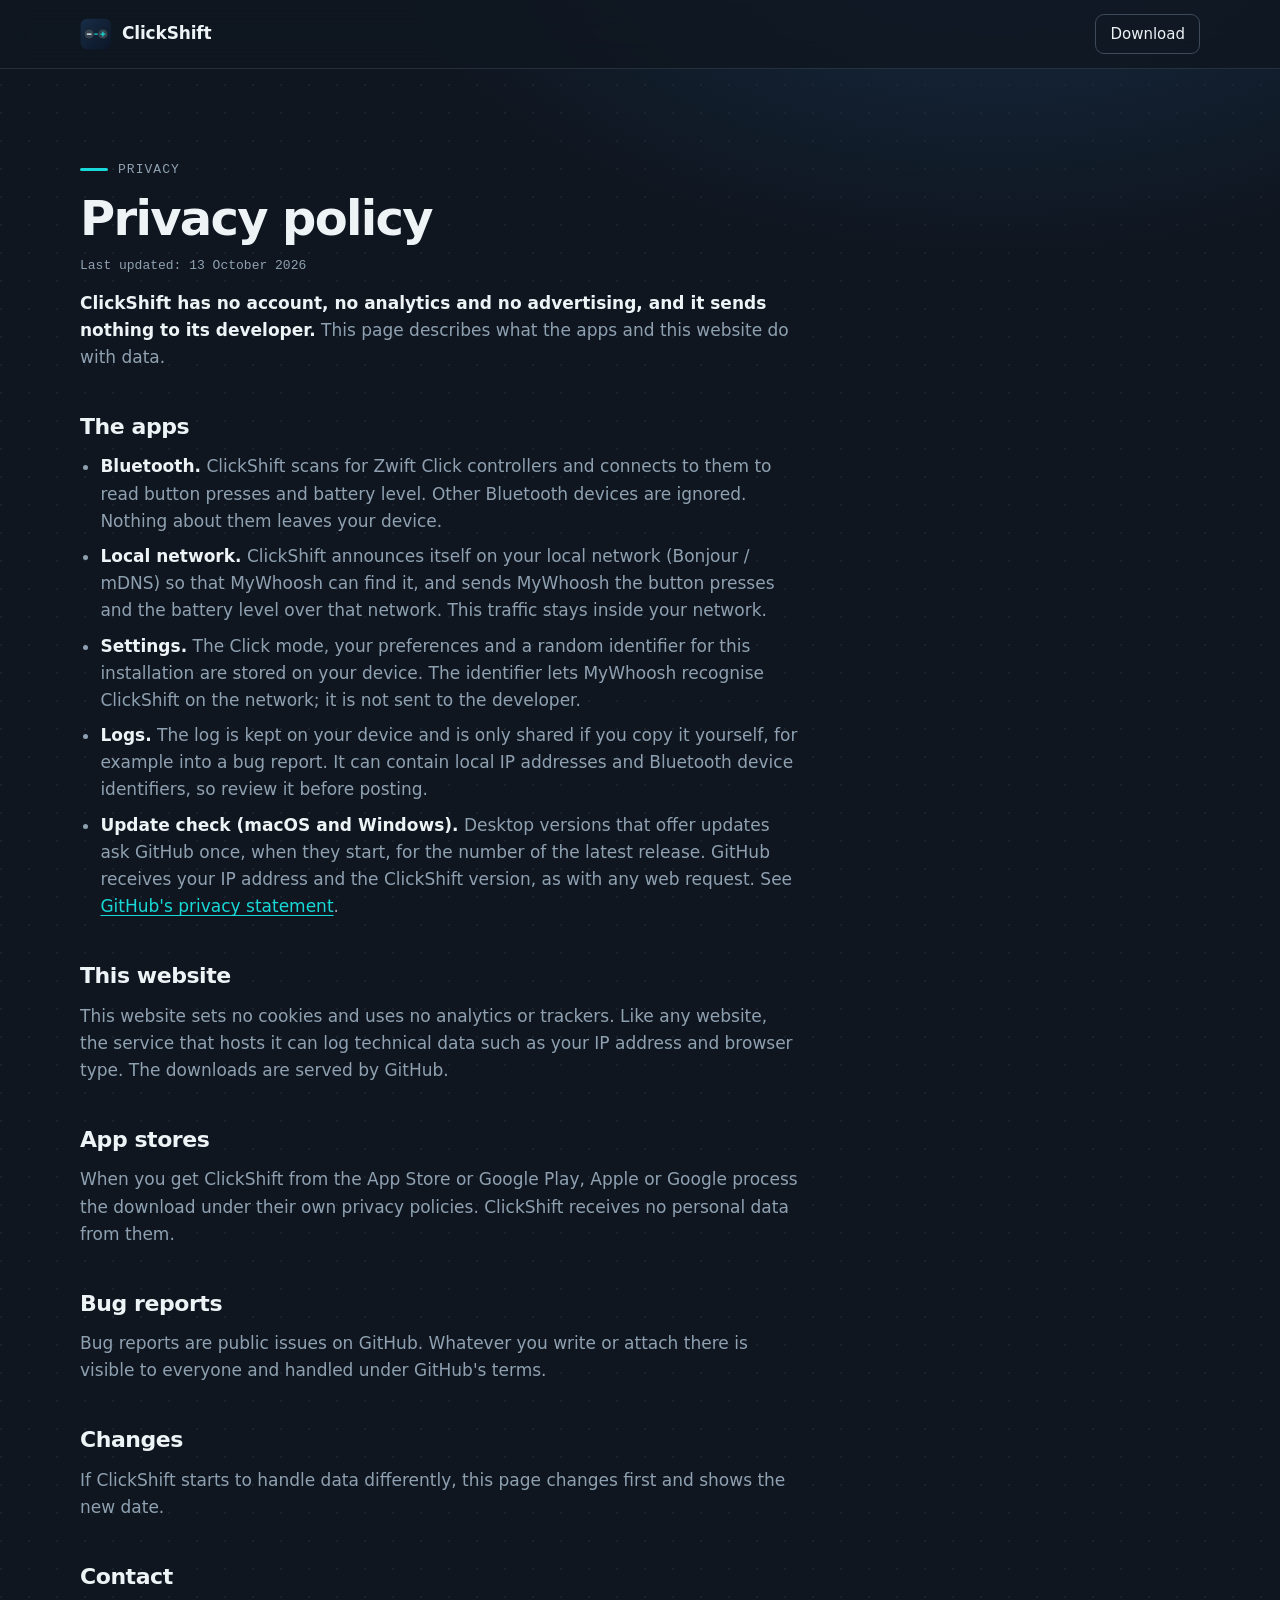
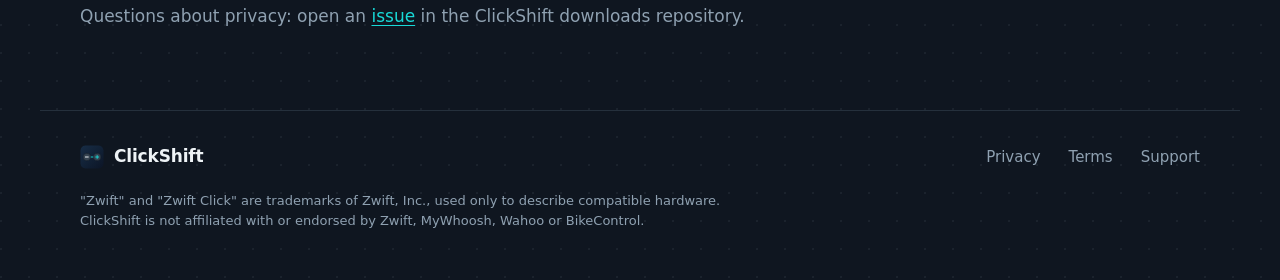
==== docs/privacy.html @ 23c37480 "Add the ClickShift website A landing page with the macOS and Windows downloads, the privacy policy a" ====
<!doctype html>
<html lang="en">
<head>
  <meta charset="utf-8">
  <meta name="viewport" content="width=device-width, initial-scale=1">
  <title>Privacy – ClickShift</title>
  <meta name="description" content="What the ClickShift apps and this website do with data: no account, no analytics, nothing sent to the developer.">
  <meta name="theme-color" content="#0F1620">
  <meta name="color-scheme" content="dark">
  <link rel="icon" href="assets/favicon.svg" type="image/svg+xml">
  <link rel="apple-touch-icon" href="assets/apple-touch-icon.png">
  <link rel="stylesheet" href="styles.css">
</head>
<body>
  <a class="skip" href="#main">Skip to content</a>

  <header class="top">
    <a class="brand" href="./" aria-label="ClickShift home">
      <img src="assets/favicon.svg" alt="" width="32" height="32">
      <span>ClickShift</span>
    </a>
    <nav aria-label="Main">
      <a class="nav-cta" href="./#download">Download</a>
    </nav>
  </header>

  <main id="main">
    <!-- TODO before the store submission: name the person or company responsible for ClickShift and add a contact e-mail address. -->
    <article class="prose">
      <p class="eyebrow">Privacy</p>
      <h1>Privacy policy</h1>
      <p class="updated">Last updated: 13 October 2026</p>

      <p>
        <strong>ClickShift has no account, no analytics and no advertising, and it sends nothing to its
        developer.</strong> This page describes what the apps and this website do with data.
      </p>

      <h2>The apps</h2>
      <ul>
        <li>
          <strong>Bluetooth.</strong> ClickShift scans for Zwift Click controllers and connects to them to read
          button presses and battery level. Other Bluetooth devices are ignored. Nothing about them leaves your device.
        </li>
        <li>
          <strong>Local network.</strong> ClickShift announces itself on your local network (Bonjour / mDNS) so that
          MyWhoosh can find it, and sends MyWhoosh the button presses and the battery level over that network.
          This traffic stays inside your network.
        </li>
        <li>
          <strong>Settings.</strong> The Click mode, your preferences and a random identifier for this installation
          are stored on your device. The identifier lets MyWhoosh recognise ClickShift on the network; it is not
          sent to the developer.
        </li>
        <li>
          <strong>Logs.</strong> The log is kept on your device and is only shared if you copy it yourself, for
          example into a bug report. It can contain local IP addresses and Bluetooth device identifiers, so
          review it before posting.
        </li>
        <li>
          <strong>Update check (macOS and Windows).</strong> Desktop versions that offer updates ask GitHub once,
          when they start, for the number of the latest release. GitHub receives your IP address and the
          ClickShift version, as with any web request. See
          <a href="https://docs.github.com/en/site-policy/privacy-policies/github-general-privacy-statement">GitHub's privacy statement</a>.
        </li>
      </ul>

      <h2>This website</h2>
      <p>
        This website sets no cookies and uses no analytics or trackers. Like any website, the service that
        hosts it can log technical data such as your IP address and browser type. The downloads are served by GitHub.
      </p>

      <h2>App stores</h2>
      <p>
        When you get ClickShift from the App Store or Google Play, Apple or Google process the download under
        their own privacy policies. ClickShift receives no personal data from them.
      </p>

      <h2>Bug reports</h2>
      <p>
        Bug reports are public issues on GitHub. Whatever you write or attach there is visible to everyone
        and handled under GitHub's terms.
      </p>

      <h2>Changes</h2>
      <p>If ClickShift starts to handle data differently, this page changes first and shows the new date.</p>

      <h2>Contact</h2>
      <p>
        Questions about privacy: open an
        <a href="https://github.com/damcyk96/ClickShift-releases/issues">issue</a> in the ClickShift downloads repository.
      </p>
    </article>
  </main>

  <footer class="bottom">
    <div class="bottom-row">
      <a class="brand" href="./">
        <img src="assets/favicon.svg" alt="" width="24" height="24">
        <span>ClickShift</span>
      </a>
      <nav aria-label="Legal and support">
        <a href="privacy.html" aria-current="page">Privacy</a>
        <a href="terms.html">Terms</a>
        <a href="https://github.com/damcyk96/ClickShift-releases/issues">Support</a>
      </nav>
    </div>
    <p class="legal">
      "Zwift" and "Zwift Click" are trademarks of Zwift, Inc., used only to describe compatible hardware.
      ClickShift is not affiliated with or endorsed by Zwift, MyWhoosh, Wahoo or BikeControl.
    </p>
  </footer>
</body>
</html>
---- docs/styles.css ----
/* One dark palette, shared with the apps: the navy of the app icon and its cyan link. */
:root {
  --background: #0f1620;
  --shell: #2a3542;
  --edge: #3d4a59;
  --well: #131b25;
  --card: #1d2733;
  --text: #eef3f6;
  --secondary: #8fa1b1;
  --link: #18d9d7;
  --ok: #59dbab;
  --waiting: #ffb861;

  --sans: ui-sans-serif, system-ui, -apple-system, "Segoe UI", Roboto, "Helvetica Neue", sans-serif;
  --mono: ui-monospace, "SF Mono", "Cascadia Mono", "Segoe UI Mono", Menlo, Consolas, monospace;
  --page: 1120px;
  --gutter: clamp(16px, 4vw, 40px);
  --ease: cubic-bezier(0.2, 0.7, 0.2, 1);
}

*,
*::before,
*::after {
  box-sizing: border-box;
}

html {
  scroll-behavior: smooth;
  scroll-padding-top: 88px;
  -webkit-text-size-adjust: 100%;
}

body {
  margin: 0;
  color: var(--text);
  font: 400 1.0625rem/1.6 var(--sans);
  background:
    radial-gradient(900px 520px at 78% -6%, #172d46 0%, transparent 70%),
    radial-gradient(circle at 1px 1px, rgb(143 161 177 / 0.09) 1px, transparent 0) 0 0 / 28px 28px,
    var(--background);
  background-attachment: scroll, scroll, scroll;
}

h1,
h2,
h3,
p,
ol,
ul {
  margin: 0;
}

a {
  color: var(--link);
  text-underline-offset: 0.2em;
}

:focus-visible {
  outline: 2px solid var(--link);
  outline-offset: 3px;
  border-radius: 6px;
}

.skip {
  position: absolute;
  left: 16px;
  top: -80px;
  z-index: 10;
  padding: 10px 14px;
  border-radius: 8px;
  background: var(--link);
  color: var(--background);
  font-weight: 600;
}

.skip:focus {
  top: 12px;
}

/* Header */

.top {
  position: sticky;
  top: 0;
  z-index: 5;
  display: flex;
  align-items: center;
  justify-content: space-between;
  gap: 16px;
  padding: 14px max(var(--gutter), calc((100vw - var(--page)) / 2));
  background: rgb(15 22 32 / 0.82);
  backdrop-filter: blur(14px);
  -webkit-backdrop-filter: blur(14px);
  border-bottom: 1px solid rgb(61 74 89 / 0.5);
}

.brand {
  display: inline-flex;
  align-items: center;
  gap: 10px;
  color: var(--text);
  font-weight: 700;
  letter-spacing: -0.01em;
  text-decoration: none;
}

.brand img {
  border-radius: 22%;
}

.top nav,
.bottom nav {
  display: flex;
  align-items: center;
  gap: clamp(14px, 2.4vw, 28px);
}

.top nav a,
.bottom nav a {
  color: var(--secondary);
  font-size: 0.9375rem;
  text-decoration: none;
  transition: color 160ms var(--ease);
}

.top nav a:hover,
.bottom nav a:hover {
  color: var(--text);
}

.top nav .nav-cta {
  padding: 7px 14px;
  border: 1px solid var(--edge);
  border-radius: 9px;
  color: var(--text);
}

.top nav .nav-cta:hover {
  border-color: var(--link);
}

@media (max-width: 640px) {
  .top nav a:not(.nav-cta) {
    display: none;
  }
}

/* Shared pieces */

main {
  width: min(100%, calc(var(--page) + 2 * var(--gutter)));
  margin: 0 auto;
  padding: 0 var(--gutter);
}

.eyebrow {
  display: flex;
  align-items: center;
  gap: 10px;
  margin-bottom: 18px;
  color: var(--link);
  font: 500 0.8125rem/1 var(--mono);
  letter-spacing: 0.08em;
  text-transform: uppercase;
}

/* The link from the app icon, drawn before each label. */
.eyebrow::before {
  content: "";
  width: 28px;
  height: 3px;
  border-radius: 2px;
  background: var(--link);
}

h1 {
  font-size: clamp(2.3rem, 5.4vw, 3.9rem);
  font-weight: 750;
  line-height: 1.03;
  letter-spacing: -0.035em;
  text-wrap: balance;
}

h2 {
  max-width: 22ch;
  font-size: clamp(1.7rem, 3.4vw, 2.5rem);
  font-weight: 720;
  line-height: 1.1;
  letter-spacing: -0.03em;
  text-wrap: balance;
}

h3 {
  font-size: 1.1875rem;
  font-weight: 650;
  letter-spacing: -0.01em;
}

.button {
  display: inline-flex;
  align-items: center;
  justify-content: center;
  gap: 8px;
  min-height: 48px;
  padding: 12px 20px;
  border: 1px solid var(--edge);
  border-radius: 12px;
  background: var(--card);
  color: var(--text);
  font-weight: 650;
  text-decoration: none;
  transition: transform 160ms var(--ease), border-color 160ms var(--ease), background-color 160ms var(--ease);
}

.button:hover {
  border-color: var(--link);
  transform: translateY(-1px);
}

.button:active {
  transform: translateY(0);
}

.button.primary {
  border-color: var(--link);
  background: var(--link);
  color: var(--background);
}

.button.primary:hover {
  background: #4be6e4;
}

.button .file {
  font: 500 0.8125rem/1 var(--mono);
  white-space: nowrap;
  opacity: 0.75;
}

@media (max-width: 420px) {
  .button .file {
    font-size: 0.75rem;
  }
}

.note {
  max-width: 68ch;
  margin-top: 28px;
  color: var(--secondary);
  font-size: 0.9375rem;
}

/* Hero */

.hero {
  display: grid;
  gap: clamp(36px, 6vw, 72px);
  align-items: center;
  padding: clamp(48px, 9vw, 104px) 0 clamp(56px, 9vw, 104px);
}

@media (min-width: 960px) {
  .hero {
    grid-template-columns: 1.02fr 0.98fr;
  }
}

.lede {
  max-width: 54ch;
  margin-top: 22px;
  color: var(--secondary);
  font-size: clamp(1.0625rem, 1.5vw, 1.1875rem);
}

.cta {
  display: flex;
  flex-wrap: wrap;
  gap: 12px;
  margin-top: 32px;
}

.fine {
  margin-top: 16px;
  color: var(--secondary);
  font-size: 0.875rem;
}

/* The rig: the Clicks joined to MyWhoosh, as the desktop apps draw them.
   Every measurement is a multiple of --u, so the drawing scales as one piece. */

.rig-frame {
  container-type: inline-size;
  padding: clamp(18px, 3vw, 30px) clamp(14px, 3vw, 30px) 18px;
  border: 1px solid var(--edge);
  border-radius: 24px;
  background: linear-gradient(160deg, rgb(29 39 51 / 0.9), rgb(19 27 37 / 0.9));
  box-shadow: 0 30px 80px -40px rgb(0 0 0 / 0.8), inset 0 1px 0 rgb(255 255 255 / 0.04);
}

.rig {
  --u: clamp(8px, 4cqw, 20px);
  display: flex;
  align-items: flex-start;
}

.controller {
  flex: none;
  width: calc(6.4 * var(--u));
}

.puck {
  position: relative;
  height: calc(8.6 * var(--u));
  border: calc(0.15 * var(--u)) solid var(--edge);
  border-radius: calc(2 * var(--u));
  background: var(--shell);
}

.well {
  position: absolute;
  left: calc(0.55 * var(--u));
  top: calc(0.5 * var(--u));
  width: calc(5 * var(--u));
  height: calc(4.6 * var(--u));
  border-radius: calc(1.3 * var(--u));
  background: var(--well);
}

.well i {
  position: absolute;
  width: calc(1.25 * var(--u));
  height: calc(1.25 * var(--u));
  border-radius: 50%;
  background: var(--card);
}

.well i:nth-child(1) { left: calc(1.875 * var(--u)); top: calc(0.4 * var(--u)); }
.well i:nth-child(2) { left: calc(0.5 * var(--u)); top: calc(1.675 * var(--u)); }
.well i:nth-child(3) { left: calc(3.25 * var(--u)); top: calc(1.675 * var(--u)); }
.well i:nth-child(4) { left: calc(1.875 * var(--u)); top: calc(2.95 * var(--u)); }

.well.faces i:nth-child(1) { background: #21b9e5; }
.well.faces i:nth-child(2) { background: #f47130; }
.well.faces i:nth-child(3) { background: #58c86b; }
.well.faces i:nth-child(4) { background: #d94a94; }

.bar {
  position: absolute;
  left: calc(0.6 * var(--u));
  right: calc(0.6 * var(--u));
  bottom: calc(0.6 * var(--u));
  height: calc(2.4 * var(--u));
  padding: 0;
  border: 0;
  border-radius: calc(0.95 * var(--u));
  background: var(--well);
  color: var(--text);
  font: 600 calc(1.9 * var(--u)) / 1 var(--sans);
  cursor: pointer;
  touch-action: manipulation;
  transition: background-color 220ms var(--ease), color 220ms var(--ease), transform 120ms var(--ease);
}

.bar.accent {
  color: var(--link);
}

.bar:hover {
  background: #0d141c;
}

.bar:active {
  transform: scale(0.97);
}

.bar.lit {
  background: var(--link);
  color: var(--background);
  transition-duration: 0ms;
}

.caption {
  margin-top: calc(0.6 * var(--u));
  color: var(--secondary);
  font-size: max(11px, calc(0.65 * var(--u)));
  text-align: center;
  white-space: nowrap;
}

.link {
  position: relative;
  flex: 1 1 0;
  min-width: calc(1.6 * var(--u));
  height: 3px;
  margin-top: calc(4.3 * var(--u) - 1.5px);
  overflow: hidden;
  background: var(--edge);
}

.link.reverse {
  transform: scaleX(-1);
}

.link b {
  position: absolute;
  inset: 0 auto 0 0;
  width: 45%;
  background: linear-gradient(90deg, transparent, var(--link));
  opacity: 0;
}

.link.fire b {
  animation: pulse 300ms linear;
}

@keyframes pulse {
  from { left: -45%; opacity: 1; }
  to { left: 100%; opacity: 1; }
}

.node {
  flex: none;
  display: flex;
  flex-direction: column;
  align-items: center;
  justify-content: center;
  gap: calc(0.12 * var(--u));
  width: calc(7 * var(--u));
  height: calc(5.4 * var(--u));
  margin-top: calc(1.6 * var(--u));
  border: calc(0.1 * var(--u)) solid var(--edge);
  border-radius: calc(0.8 * var(--u));
  background: var(--background);
  transition: border-color 500ms var(--ease);
}

.node.bump {
  border-color: var(--link);
  transition-duration: 0ms;
}

.node-title {
  color: var(--secondary);
  font: 600 max(9px, calc(0.5 * var(--u))) / 1 var(--mono);
  letter-spacing: 0.08em;
  text-transform: uppercase;
}

.node-count {
  font: 700 calc(2.3 * var(--u)) / 1.05 var(--sans);
  font-variant-numeric: tabular-nums;
  letter-spacing: -0.03em;
}

.node-sub {
  color: var(--secondary);
  font-size: max(10px, calc(0.55 * var(--u)));
  line-height: 1;
}

.rig-hint {
  margin-top: 16px;
  color: var(--secondary);
  font-size: 0.8125rem;
  text-align: center;
}

kbd {
  display: inline-block;
  min-width: 1.6em;
  padding: 1px 5px;
  border: 1px solid var(--edge);
  border-radius: 6px;
  background: var(--well);
  color: var(--text);
  font: 600 0.8125rem/1.4 var(--mono);
  text-align: center;
}

/* Sections */

.band {
  padding: clamp(48px, 8vw, 88px) 0;
  border-top: 1px solid rgb(61 74 89 / 0.5);
}

.band.split {
  display: grid;
  gap: 32px;
}

@media (min-width: 860px) {
  .band.split {
    grid-template-columns: 0.8fr 1.2fr;
    gap: 64px;
  }
}

/* Steps sit on a rail, like the Clicks on their link. */
.steps {
  position: relative;
  display: grid;
  gap: 28px;
  margin-top: 40px;
  padding: 0;
  list-style: none;
}

.steps li {
  position: relative;
}

.step-number {
  position: relative;
  z-index: 1;
  display: inline-grid;
  place-items: center;
  width: 46px;
  height: 46px;
  margin-bottom: 16px;
  border: 2px solid var(--edge);
  border-radius: 50%;
  background: var(--shell);
  color: var(--text);
  font: 600 0.875rem/1 var(--mono);
}

.steps li:last-child .step-number {
  color: var(--link);
}

.steps p {
  max-width: 36ch;
  margin-top: 8px;
  color: var(--secondary);
}

/* Each step is joined to the next one by the link. */
.steps li:not(:last-child)::before {
  content: "";
  position: absolute;
  background: var(--link);
}

@media (min-width: 760px) {
  .steps {
    grid-template-columns: repeat(3, 1fr);
    gap: 40px;
  }

  .steps li:not(:last-child)::before {
    left: 23px;
    top: 22px;
    width: calc(100% + 40px);
    height: 3px;
  }
}

@media (max-width: 759px) {
  .steps li {
    padding-left: 66px;
  }

  .step-number {
    position: absolute;
    left: 0;
    top: -8px;
  }

  .steps li:not(:last-child)::before {
    left: 22px;
    top: 0;
    width: 3px;
    height: calc(100% + 28px);
  }
}

/* Downloads */

.downloads {
  display: grid;
  gap: 20px;
  margin-top: 40px;
}

@media (min-width: 760px) {
  .downloads {
    grid-template-columns: 1fr 1fr;
  }
}

.card {
  display: flex;
  flex-direction: column;
  align-items: flex-start;
  gap: 16px;
  padding: clamp(20px, 3vw, 28px);
  border: 1px solid var(--edge);
  border-radius: 20px;
  background: var(--card);
  transition: border-color 200ms var(--ease);
}

.card.yours {
  border-color: var(--link);
}

.card header {
  display: flex;
  flex-wrap: wrap;
  align-items: center;
  justify-content: space-between;
  gap: 10px;
  width: 100%;
}

.card h3 {
  font-size: 1.5rem;
  letter-spacing: -0.02em;
}

.card > p {
  color: var(--secondary);
}

.tag {
  display: inline-flex;
  align-items: center;
  gap: 7px;
  color: var(--secondary);
  font: 500 0.75rem/1 var(--mono);
  letter-spacing: 0.04em;
  text-transform: uppercase;
}

.tag::before {
  content: "";
  width: 8px;
  height: 8px;
  border-radius: 50%;
  background: currentColor;
}

.tag.ok { color: var(--ok); }
.tag.waiting { color: var(--waiting); }

details {
  width: 100%;
  border-top: 1px solid var(--edge);
}

summary {
  display: flex;
  align-items: center;
  justify-content: space-between;
  gap: 16px;
  padding: 14px 0;
  font-weight: 600;
  cursor: pointer;
  list-style: none;
}

summary::-webkit-details-marker {
  display: none;
}

/* The disclosure marker is the two shift buttons: + opens, − closes. */
summary::after {
  content: "+";
  flex: none;
  color: var(--link);
  font: 600 1.25rem/1 var(--mono);
}

details[open] > summary::after {
  content: "−";
  color: var(--text);
}

details ol {
  display: grid;
  gap: 8px;
  padding-left: 1.3em;
  color: var(--secondary);
  font-size: 0.9375rem;
}

details p {
  max-width: 70ch;
  padding-bottom: 16px;
  color: var(--secondary);
}

details ol + p {
  margin-top: 12px;
  font-size: 0.9375rem;
}

details ol:last-child {
  padding-bottom: 6px;
}

details strong,
.checks strong {
  color: var(--text);
  font-weight: 600;
}

.card details {
  margin-top: 4px;
}

.stores {
  display: flex;
  flex-wrap: wrap;
  align-items: center;
  gap: 12px;
  margin-top: 20px;
  padding: 16px clamp(20px, 3vw, 28px);
  border: 1px dashed var(--edge);
  border-radius: 20px;
}

.stores p {
  margin-right: auto;
  color: var(--secondary);
  font-size: 0.9375rem;
}

@media (max-width: 560px) {
  .stores p {
    flex-basis: 100%;
  }
}

.store {
  display: inline-flex;
  align-items: center;
  gap: 10px;
  padding: 9px 14px;
  border: 1px solid var(--edge);
  border-radius: 10px;
  color: var(--secondary);
  font-weight: 600;
  cursor: default;
}

.store em {
  color: var(--waiting);
  font: 500 0.6875rem/1 var(--mono);
  letter-spacing: 0.05em;
  text-transform: uppercase;
}

/* What you need */

.checks {
  display: grid;
  gap: 18px;
  padding: 0;
  color: var(--secondary);
  list-style: none;
}

.checks li {
  position: relative;
  padding-left: 30px;
}

.checks li::before {
  content: "";
  position: absolute;
  left: 0;
  top: 0.55em;
  width: 16px;
  height: 3px;
  border-radius: 2px;
  background: var(--link);
}

/* Help */

.faq {
  max-width: 800px;
  margin-top: 32px;
  border-bottom: 1px solid var(--edge);
}

.faq summary {
  padding: 18px 0;
  font-size: 1.0625rem;
}

/* Footer */

.bottom {
  width: min(100%, calc(var(--page) + 2 * var(--gutter)));
  margin: 0 auto;
  padding: 32px var(--gutter) 48px;
  border-top: 1px solid rgb(61 74 89 / 0.5);
}

.bottom-row {
  display: flex;
  flex-wrap: wrap;
  align-items: center;
  justify-content: space-between;
  gap: 16px;
}

.legal {
  max-width: 78ch;
  margin-top: 20px;
  color: var(--secondary);
  font-size: 0.8125rem;
}

/* Privacy and Terms */

.prose {
  max-width: 720px;
  padding: clamp(40px, 7vw, 80px) 0;
}

.prose h1 {
  font-size: clamp(2rem, 4.5vw, 3rem);
}

.prose .updated {
  margin-top: 14px;
  color: var(--secondary);
  font: 500 0.8125rem/1.4 var(--mono);
}

.prose h2 {
  max-width: none;
  margin-top: 44px;
  font-size: 1.375rem;
  letter-spacing: -0.02em;
}

.prose p,
.prose ul {
  margin-top: 14px;
  color: var(--secondary);
}

.prose ul {
  display: grid;
  gap: 8px;
  padding-left: 1.2em;
}

.prose strong {
  color: var(--text);
  font-weight: 600;
}

/* Motion */

@media (prefers-reduced-motion: no-preference) {
  .hero-copy > *,
  .rig-frame {
    animation: rise 620ms var(--ease) both;
  }

  .hero-copy > :nth-child(2) { animation-delay: 70ms; }
  .hero-copy > :nth-child(3) { animation-delay: 140ms; }
  .hero-copy > :nth-child(4) { animation-delay: 210ms; }
  .hero-copy > :nth-child(5) { animation-delay: 280ms; }
  .rig-frame { animation-delay: 200ms; }
}

@keyframes rise {
  from { opacity: 0; transform: translateY(14px); }
  to { opacity: 1; transform: none; }
}

@media (prefers-reduced-motion: reduce) {
  html {
    scroll-behavior: auto;
  }

  *,
  *::before,
  *::after {
    transition-duration: 0ms !important;
  }

  .link.fire b {
    animation: none;
  }
}
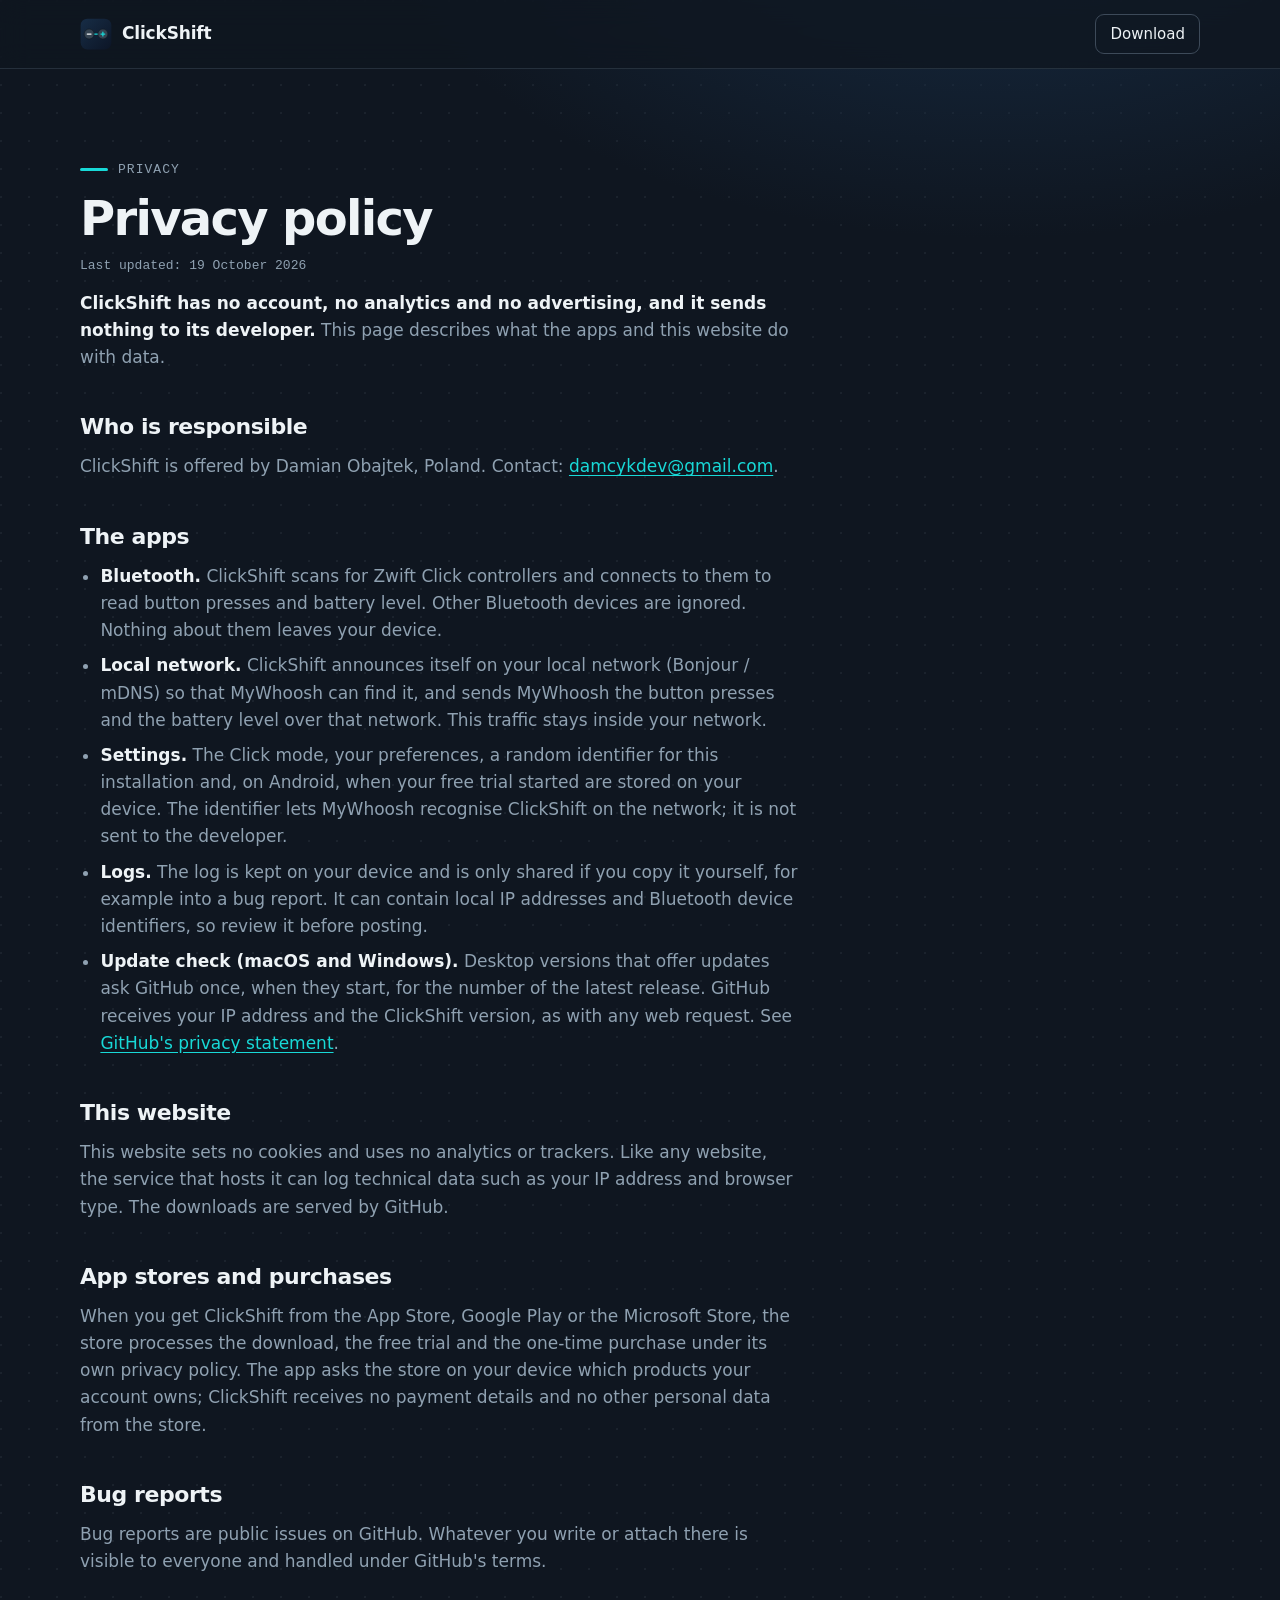
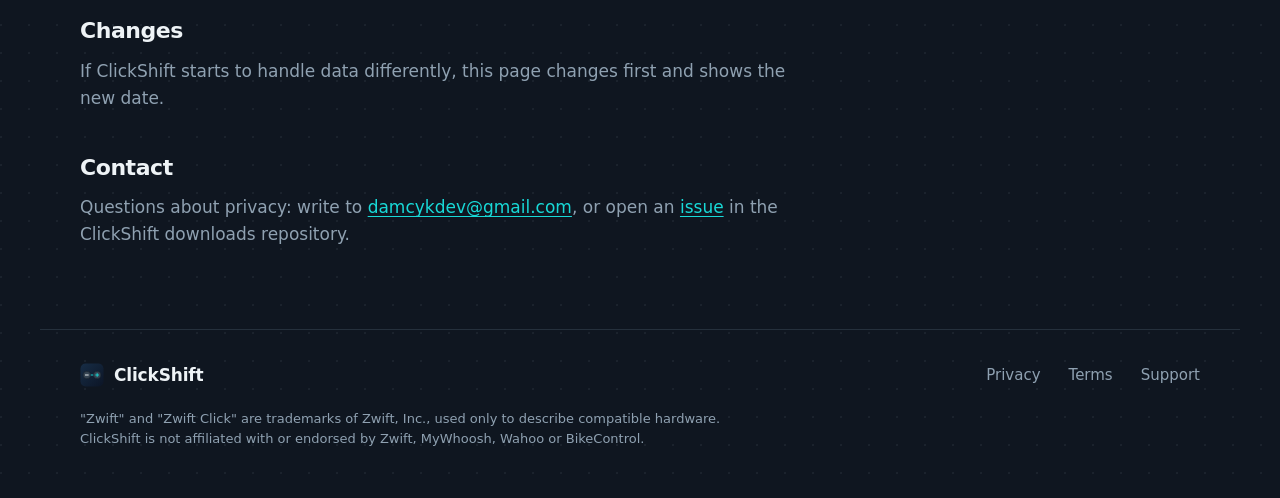
==== commit c09430ec: "Name the seller and add a contact e-mail to the privacy policy and terms" ====
--- a/docs/privacy.html
+++ b/docs/privacy.html
@@ -25,15 +25,20 @@
   </header>
 
   <main id="main">
-    <!-- TODO before the store submission: name the person or company responsible for ClickShift and add a contact e-mail address. -->
     <article class="prose">
       <p class="eyebrow">Privacy</p>
       <h1>Privacy policy</h1>
-      <p class="updated">Last updated: 13 October 2026</p>
+      <p class="updated">Last updated: 19 October 2026</p>
 
       <p>
         <strong>ClickShift has no account, no analytics and no advertising, and it sends nothing to its
         developer.</strong> This page describes what the apps and this website do with data.
+      </p>
+
+      <h2>Who is responsible</h2>
+      <p>
+        ClickShift is offered by Damian Obajtek, Poland. Contact:
+        <a href="mailto:damcykdev@gmail.com">damcykdev@gmail.com</a>.
       </p>
 
       <h2>The apps</h2>
@@ -48,8 +53,8 @@
           This traffic stays inside your network.
         </li>
         <li>
-          <strong>Settings.</strong> The Click mode, your preferences and a random identifier for this installation
-          are stored on your device. The identifier lets MyWhoosh recognise ClickShift on the network; it is not
+          <strong>Settings.</strong> The Click mode, your preferences, a random identifier for this installation
+          and, on Android, when your free trial started are stored on your device. The identifier lets MyWhoosh recognise ClickShift on the network; it is not
           sent to the developer.
         </li>
         <li>
@@ -71,10 +76,12 @@
         hosts it can log technical data such as your IP address and browser type. The downloads are served by GitHub.
       </p>
 
-      <h2>App stores</h2>
+      <h2>App stores and purchases</h2>
       <p>
-        When you get ClickShift from the App Store or Google Play, Apple or Google process the download under
-        their own privacy policies. ClickShift receives no personal data from them.
+        When you get ClickShift from the App Store, Google Play or the Microsoft Store, the store processes
+        the download, the free trial and the one-time purchase under its own privacy policy. The app asks the
+        store on your device which products your account owns; ClickShift receives no payment details and no
+        other personal data from the store.
       </p>
 
       <h2>Bug reports</h2>
@@ -88,7 +95,7 @@
 
       <h2>Contact</h2>
       <p>
-        Questions about privacy: open an
+        Questions about privacy: write to <a href="mailto:damcykdev@gmail.com">damcykdev@gmail.com</a>, or open an
         <a href="https://github.com/damcyk96/ClickShift-releases/issues">issue</a> in the ClickShift downloads repository.
       </p>
     </article>
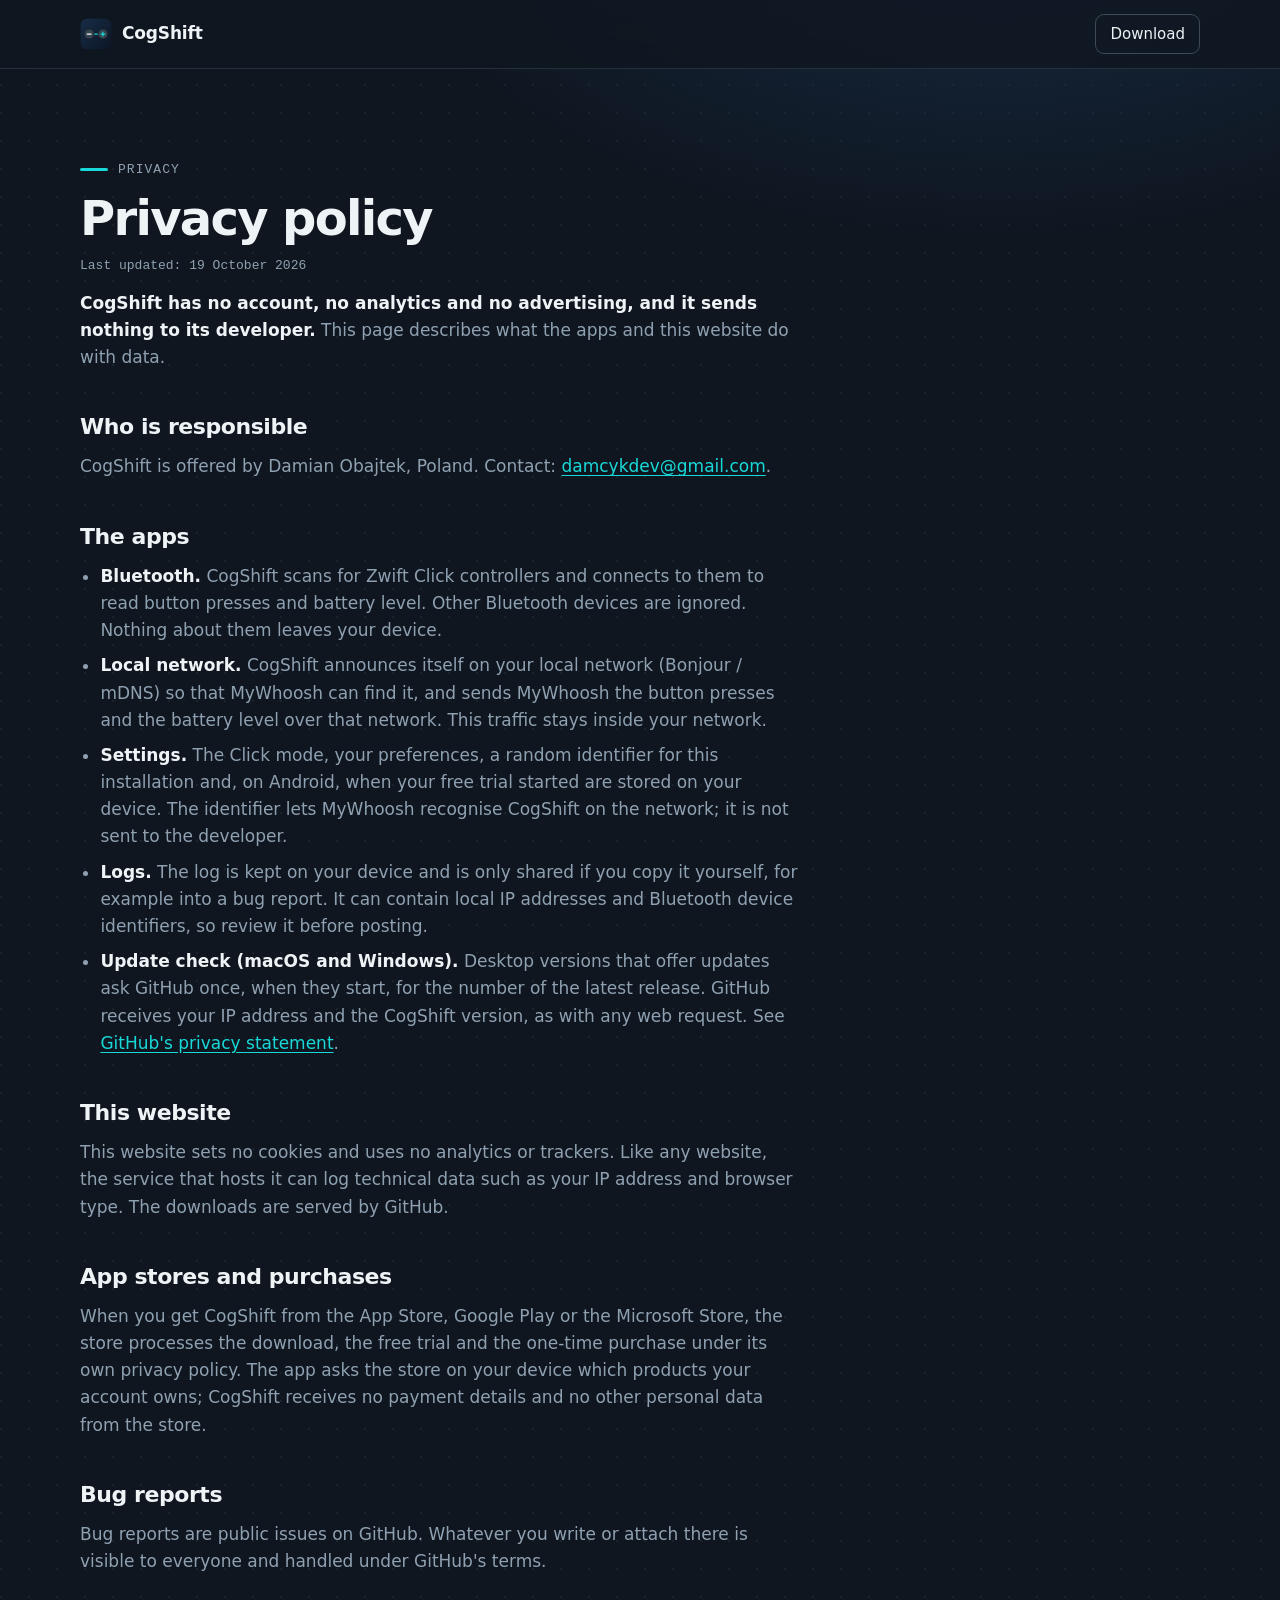
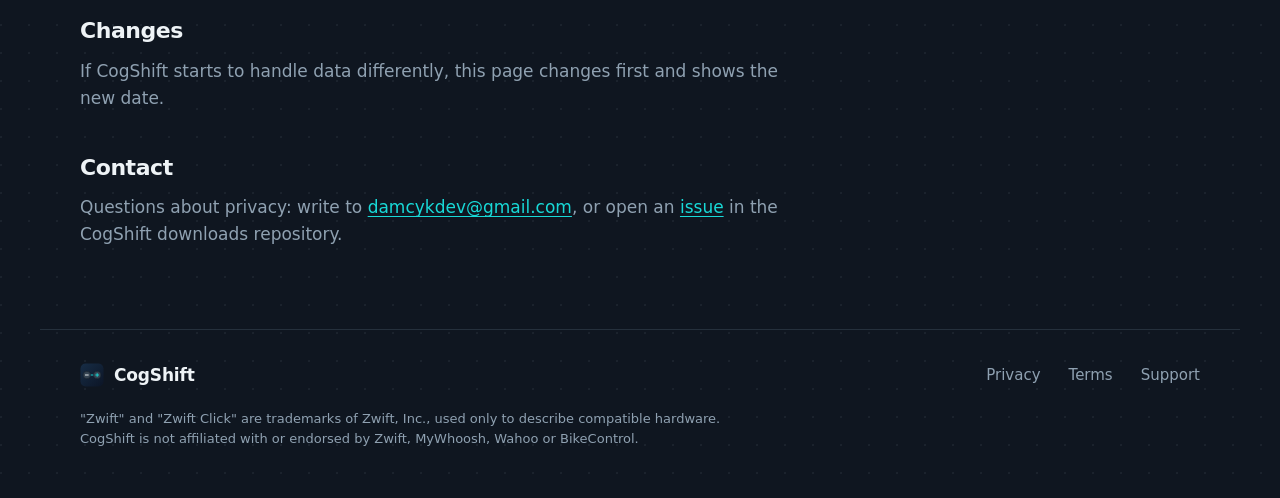
==== commit 4586d808: "Rename the website to CogShift" ====
--- a/docs/privacy.html
+++ b/docs/privacy.html
@@ -3,8 +3,8 @@
 <head>
   <meta charset="utf-8">
   <meta name="viewport" content="width=device-width, initial-scale=1">
-  <title>Privacy – ClickShift</title>
-  <meta name="description" content="What the ClickShift apps and this website do with data: no account, no analytics, nothing sent to the developer.">
+  <title>Privacy – CogShift</title>
+  <meta name="description" content="What the CogShift apps and this website do with data: no account, no analytics, nothing sent to the developer.">
   <meta name="theme-color" content="#0F1620">
   <meta name="color-scheme" content="dark">
   <link rel="icon" href="assets/favicon.svg" type="image/svg+xml">
@@ -15,9 +15,9 @@
   <a class="skip" href="#main">Skip to content</a>
 
   <header class="top">
-    <a class="brand" href="./" aria-label="ClickShift home">
+    <a class="brand" href="./" aria-label="CogShift home">
       <img src="assets/favicon.svg" alt="" width="32" height="32">
-      <span>ClickShift</span>
+      <span>CogShift</span>
     </a>
     <nav aria-label="Main">
       <a class="nav-cta" href="./#download">Download</a>
@@ -31,30 +31,30 @@
       <p class="updated">Last updated: 19 October 2026</p>
 
       <p>
-        <strong>ClickShift has no account, no analytics and no advertising, and it sends nothing to its
+        <strong>CogShift has no account, no analytics and no advertising, and it sends nothing to its
         developer.</strong> This page describes what the apps and this website do with data.
       </p>
 
       <h2>Who is responsible</h2>
       <p>
-        ClickShift is offered by Damian Obajtek, Poland. Contact:
+        CogShift is offered by Damian Obajtek, Poland. Contact:
         <a href="mailto:damcykdev@gmail.com">damcykdev@gmail.com</a>.
       </p>
 
       <h2>The apps</h2>
       <ul>
         <li>
-          <strong>Bluetooth.</strong> ClickShift scans for Zwift Click controllers and connects to them to read
+          <strong>Bluetooth.</strong> CogShift scans for Zwift Click controllers and connects to them to read
           button presses and battery level. Other Bluetooth devices are ignored. Nothing about them leaves your device.
         </li>
         <li>
-          <strong>Local network.</strong> ClickShift announces itself on your local network (Bonjour / mDNS) so that
+          <strong>Local network.</strong> CogShift announces itself on your local network (Bonjour / mDNS) so that
           MyWhoosh can find it, and sends MyWhoosh the button presses and the battery level over that network.
           This traffic stays inside your network.
         </li>
         <li>
           <strong>Settings.</strong> The Click mode, your preferences, a random identifier for this installation
-          and, on Android, when your free trial started are stored on your device. The identifier lets MyWhoosh recognise ClickShift on the network; it is not
+          and, on Android, when your free trial started are stored on your device. The identifier lets MyWhoosh recognise CogShift on the network; it is not
           sent to the developer.
         </li>
         <li>
@@ -65,7 +65,7 @@
         <li>
           <strong>Update check (macOS and Windows).</strong> Desktop versions that offer updates ask GitHub once,
           when they start, for the number of the latest release. GitHub receives your IP address and the
-          ClickShift version, as with any web request. See
+          CogShift version, as with any web request. See
           <a href="https://docs.github.com/en/site-policy/privacy-policies/github-general-privacy-statement">GitHub's privacy statement</a>.
         </li>
       </ul>
@@ -78,9 +78,9 @@
 
       <h2>App stores and purchases</h2>
       <p>
-        When you get ClickShift from the App Store, Google Play or the Microsoft Store, the store processes
+        When you get CogShift from the App Store, Google Play or the Microsoft Store, the store processes
         the download, the free trial and the one-time purchase under its own privacy policy. The app asks the
-        store on your device which products your account owns; ClickShift receives no payment details and no
+        store on your device which products your account owns; CogShift receives no payment details and no
         other personal data from the store.
       </p>
 
@@ -91,12 +91,12 @@
       </p>
 
       <h2>Changes</h2>
-      <p>If ClickShift starts to handle data differently, this page changes first and shows the new date.</p>
+      <p>If CogShift starts to handle data differently, this page changes first and shows the new date.</p>
 
       <h2>Contact</h2>
       <p>
         Questions about privacy: write to <a href="mailto:damcykdev@gmail.com">damcykdev@gmail.com</a>, or open an
-        <a href="https://github.com/damcyk96/ClickShift-releases/issues">issue</a> in the ClickShift downloads repository.
+        <a href="https://github.com/damcyk96/ClickShift-releases/issues">issue</a> in the CogShift downloads repository.
       </p>
     </article>
   </main>
@@ -105,7 +105,7 @@
     <div class="bottom-row">
       <a class="brand" href="./">
         <img src="assets/favicon.svg" alt="" width="24" height="24">
-        <span>ClickShift</span>
+        <span>CogShift</span>
       </a>
       <nav aria-label="Legal and support">
         <a href="privacy.html" aria-current="page">Privacy</a>
@@ -115,7 +115,7 @@
     </div>
     <p class="legal">
       "Zwift" and "Zwift Click" are trademarks of Zwift, Inc., used only to describe compatible hardware.
-      ClickShift is not affiliated with or endorsed by Zwift, MyWhoosh, Wahoo or BikeControl.
+      CogShift is not affiliated with or endorsed by Zwift, MyWhoosh, Wahoo or BikeControl.
     </p>
   </footer>
 </body>
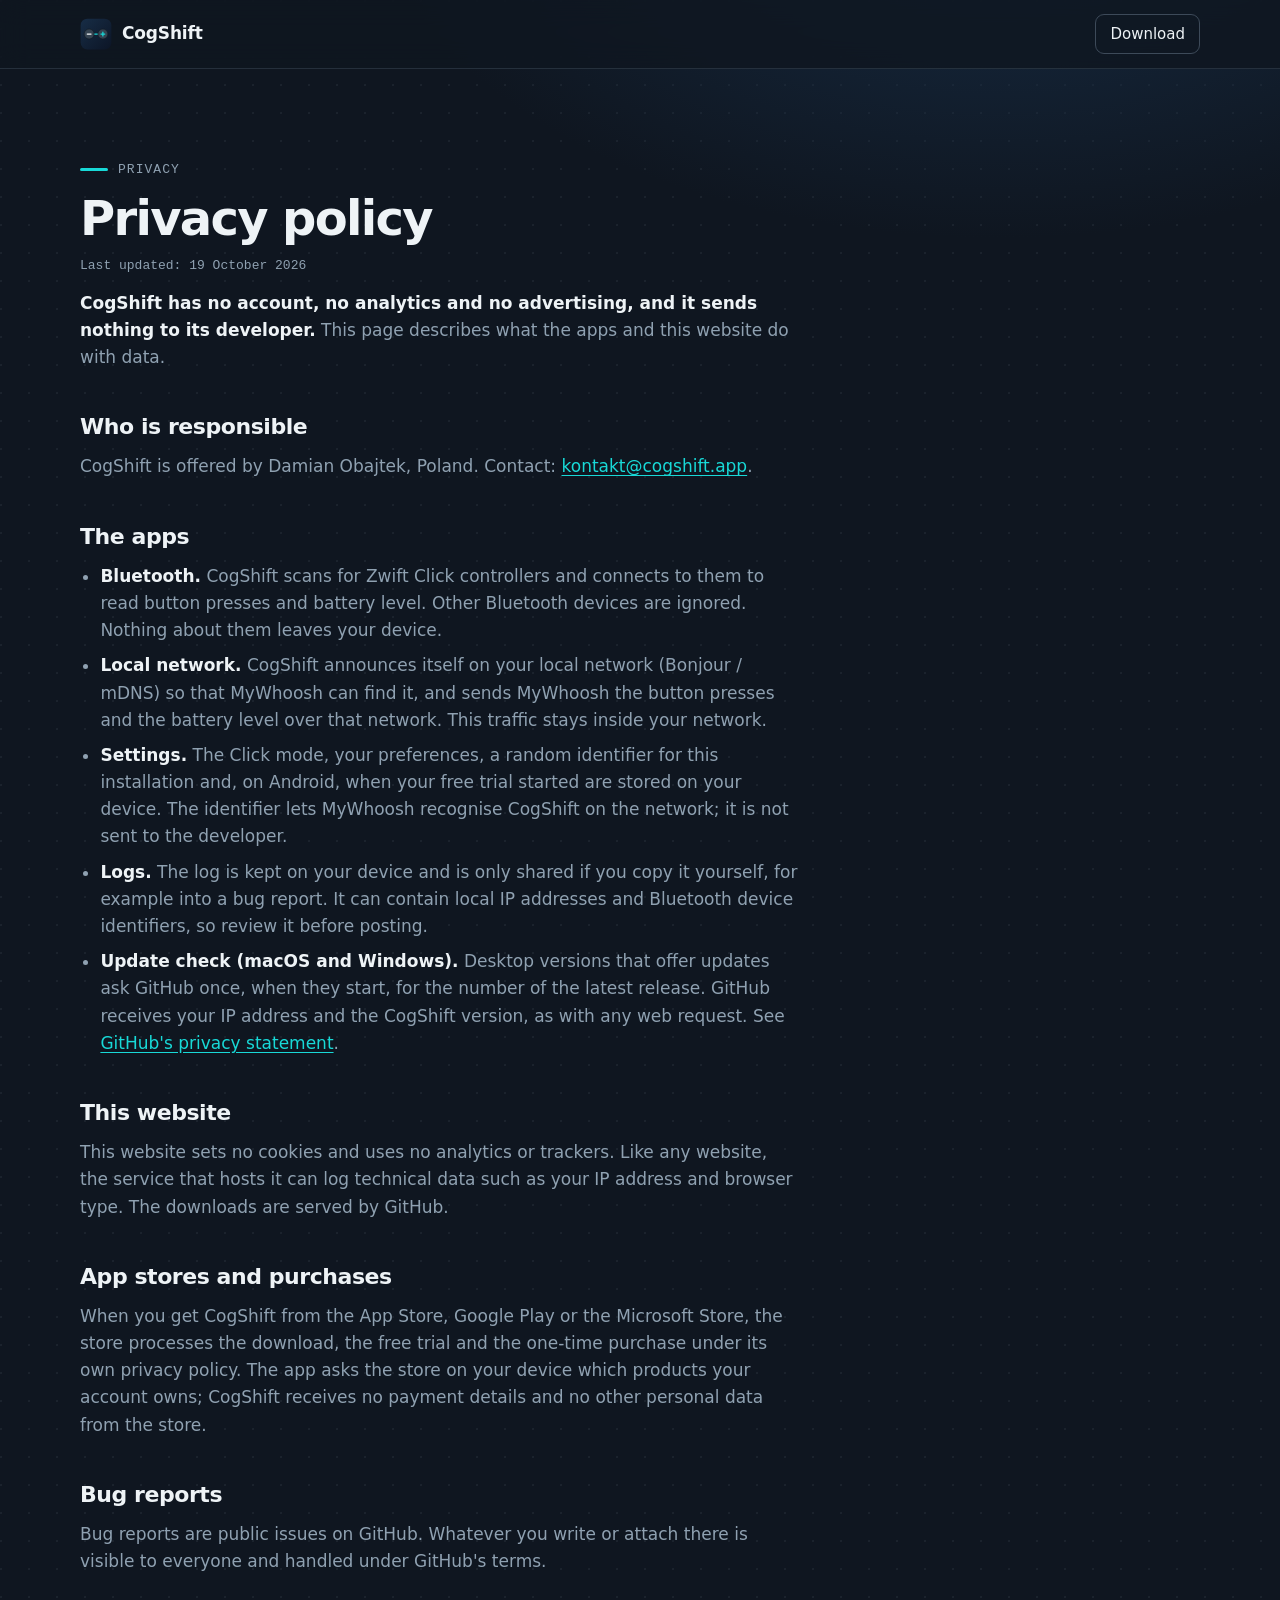
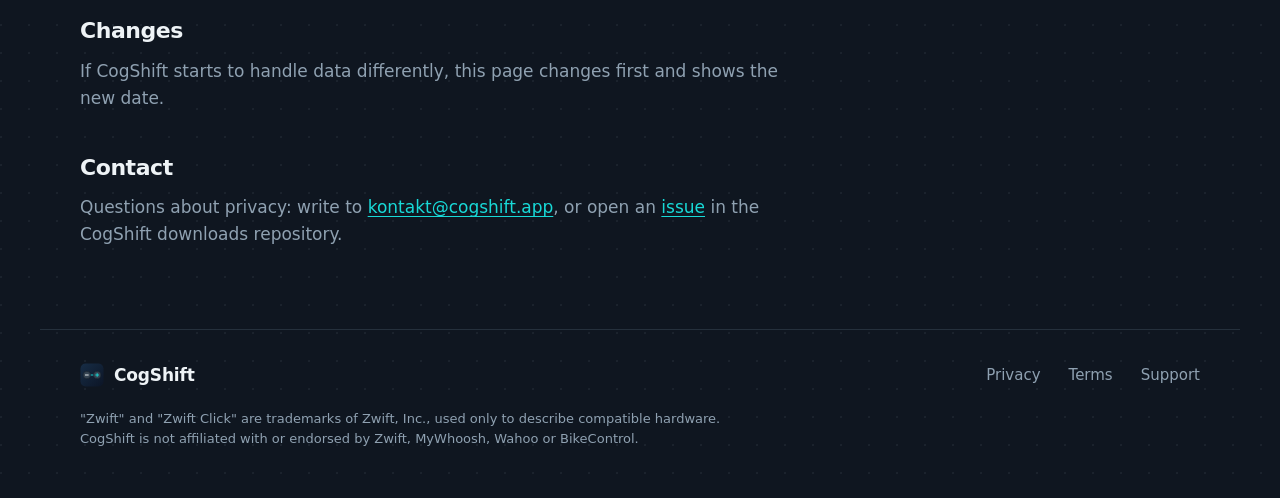
==== commit 81ad56d0: "Use kontakt@cogshift.app as the contact address" ====
--- a/docs/privacy.html
+++ b/docs/privacy.html
@@ -38,7 +38,7 @@
       <h2>Who is responsible</h2>
       <p>
         CogShift is offered by Damian Obajtek, Poland. Contact:
-        <a href="mailto:damcykdev@gmail.com">damcykdev@gmail.com</a>.
+        <a href="mailto:kontakt@cogshift.app">kontakt@cogshift.app</a>.
       </p>
 
       <h2>The apps</h2>
@@ -95,7 +95,7 @@
 
       <h2>Contact</h2>
       <p>
-        Questions about privacy: write to <a href="mailto:damcykdev@gmail.com">damcykdev@gmail.com</a>, or open an
+        Questions about privacy: write to <a href="mailto:kontakt@cogshift.app">kontakt@cogshift.app</a>, or open an
         <a href="https://github.com/damcyk96/ClickShift-releases/issues">issue</a> in the CogShift downloads repository.
       </p>
     </article>
